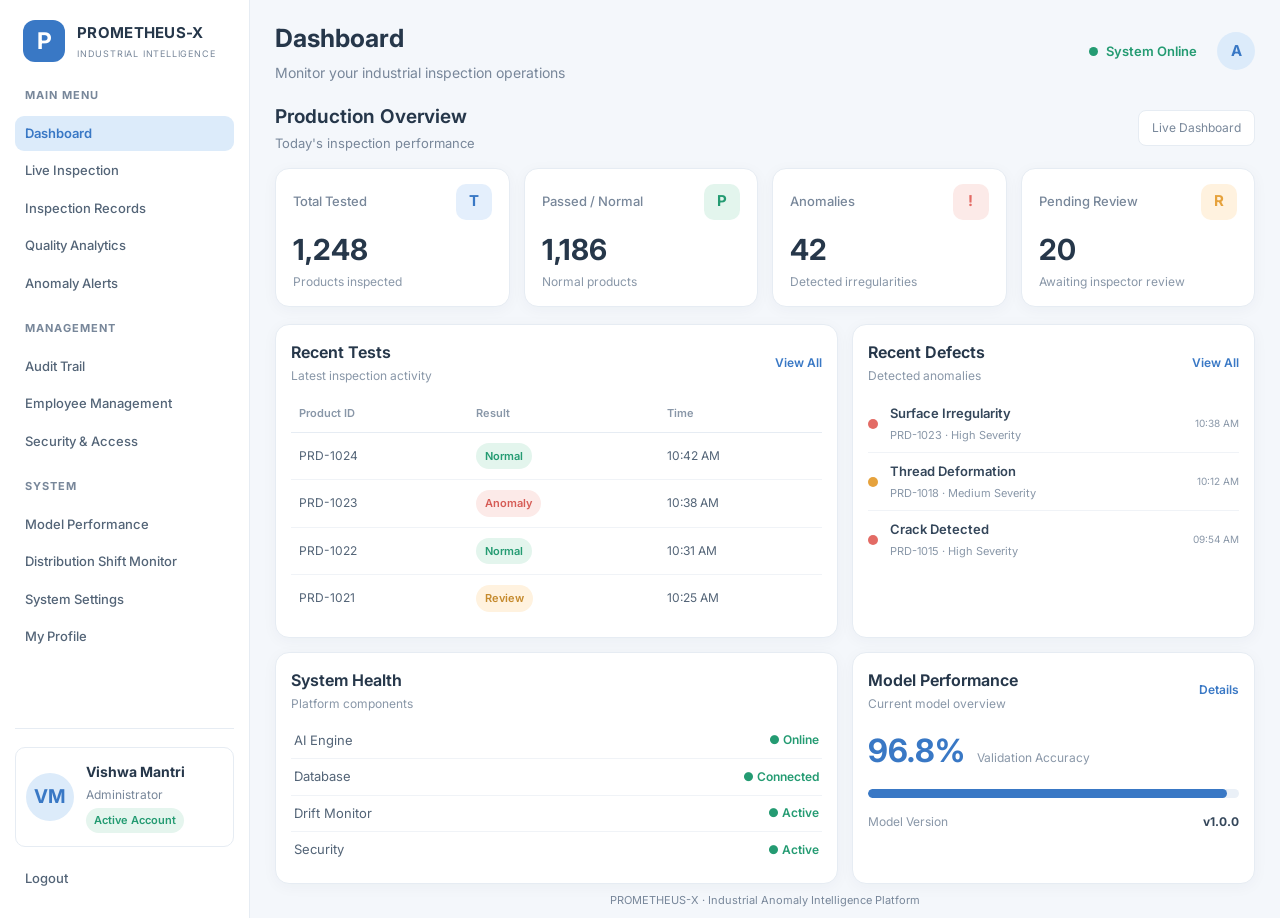
==== index.html @ 88419540 "Add PROMETHEUS-X project files" ====
<!DOCTYPE html>
<html lang="en">
<head>
    <meta charset="UTF-8">
    <meta name="viewport" content="width=device-width, initial-scale=1.0">
    <title>PROMETHEUS-X | Industrial Intelligence</title>

    <!-- Google Font -->
    <link rel="preconnect" href="https://fonts.googleapis.com">
    <link rel="preconnect" href="https://fonts.gstatic.com" crossorigin>
    <link href="https://fonts.googleapis.com/css2?family=Inter:wght@400;500;600;700&display=swap" rel="stylesheet">

    <!-- CSS Files -->
    <link rel="stylesheet" href="css/style.css">
    <link rel="stylesheet" href="css/dashboard.css">
    <link rel="stylesheet" href="css/responsive.css">
</head>

<body>

    <div class="app-container">

        <!-- SIDEBAR -->
        <aside class="sidebar">

            <div class="brand">
                <div class="brand-icon">P</div>
                <div>
                    <h2>PROMETHEUS-X</h2>
                    <p>INDUSTRIAL INTELLIGENCE</p>
                </div>
            </div>

            <div class="menu-group">
                <p class="menu-heading">MAIN MENU</p>

                <a href="index.html" class="nav-link active">Dashboard</a>
                <a href="pages/live-inspection.html" class="nav-link">Live Inspection</a>
                <a href="pages/inspection-records.html" class="nav-link">Inspection Records</a>
                <a href="pages/quality-analytics.html" class="nav-link">Quality Analytics</a>
                <a href="pages/anomaly-alerts.html" class="nav-link">Anomaly Alerts</a>
            </div>

            <div class="menu-group">
                <p class="menu-heading">MANAGEMENT</p>

                <a href="pages/audit-trail.html" class="nav-link">Audit Trail</a>
                <a href="pages/employee-management.html" class="nav-link">Employee Management</a>
                <a href="pages/security-access.html" class="nav-link">Security & Access</a>
            </div>

            <div class="menu-group">
                <p class="menu-heading">SYSTEM</p>

                <a href="pages/model-performance.html" class="nav-link">Model Performance</a>
                <a href="pages/distribution-shift.html" class="nav-link">Distribution Shift Monitor</a>
                <a href="pages/system-settings.html" class="nav-link">System Settings</a>
                <a href="pages/my-profile.html" class="nav-link">My Profile</a>
            </div>

            <div class="sidebar-bottom">

    <a href="my-profile.html" class="sidebar-profile-card">
        <div class="sidebar-profile-avatar">VM</div>

        <div class="sidebar-profile-info">
            <h4>Vishwa Mantri</h4>
            <p>Administrator</p>
            <span>Active Account</span>
        </div>
    </a>

    <a href="login.html" class="nav-link">Logout</a>

</div>
        </aside>


        <!-- MAIN CONTENT -->
        <main class="main-content">

            <!-- TOP BAR -->
            <header class="topbar">
                <div>
                    <h1>Dashboard</h1>
                    <p>Monitor your industrial inspection operations</p>
                </div>

                <div class="topbar-right">
                    <span class="system-status">
                        <span class="status-dot"></span>
                        System Online
                    </span>
                    <div class="profile-circle">A</div>
                </div>
            </header>


            <!-- DASHBOARD CONTENT -->
            <section class="dashboard-content">

                <div class="section-heading">
                    <div>
                        <h2>Production Overview</h2>
                        <p>Today's inspection performance</p>
                    </div>
                    <span class="date-label">Live Dashboard</span>
                </div>


                <!-- KPI CARDS -->
                <div class="kpi-grid">

                    <div class="kpi-card">
                        <div class="kpi-top">
                            <span>Total Tested</span>
                            <span class="kpi-icon blue-icon">T</span>
                        </div>
                        <h3 id="totalTested">1,248</h3>
                        <p>Products inspected</p>
                    </div>

                    <div class="kpi-card">
                        <div class="kpi-top">
                            <span>Passed / Normal</span>
                            <span class="kpi-icon green-icon">P</span>
                        </div>
                        <h3 id="totalPassed">1,186</h3>
                        <p>Normal products</p>
                    </div>

                    <div class="kpi-card">
                        <div class="kpi-top">
                            <span>Anomalies</span>
                            <span class="kpi-icon red-icon">!</span>
                        </div>
                        <h3 id="totalAnomalies">42</h3>
                        <p>Detected irregularities</p>
                    </div>

                    <div class="kpi-card">
                        <div class="kpi-top">
                            <span>Pending Review</span>
                            <span class="kpi-icon orange-icon">R</span>
                        </div>
                        <h3 id="pendingReview">20</h3>
                        <p>Awaiting inspector review</p>
                    </div>

                </div>


                <!-- LOWER DASHBOARD -->
                <div class="dashboard-grid">

                    <!-- RECENT TESTS -->
                    <section class="panel recent-tests">
                        <div class="panel-heading">
                            <div>
                                <h3>Recent Tests</h3>
                                <p>Latest inspection activity</p>
                            </div>
                            <a href="pages/inspection-records.html">View All</a>
                        </div>

                        <table>
                            <thead>
                                <tr>
                                    <th>Product ID</th>
                                    <th>Result</th>
                                    <th>Time</th>
                                </tr>
                            </thead>
                            <tbody>
                                <tr>
                                    <td>PRD-1024</td>
                                    <td><span class="status-badge normal">Normal</span></td>
                                    <td>10:42 AM</td>
                                </tr>
                                <tr>
                                    <td>PRD-1023</td>
                                    <td><span class="status-badge anomaly">Anomaly</span></td>
                                    <td>10:38 AM</td>
                                </tr>
                                <tr>
                                    <td>PRD-1022</td>
                                    <td><span class="status-badge normal">Normal</span></td>
                                    <td>10:31 AM</td>
                                </tr>
                                <tr>
                                    <td>PRD-1021</td>
                                    <td><span class="status-badge review">Review</span></td>
                                    <td>10:25 AM</td>
                                </tr>
                            </tbody>
                        </table>
                    </section>


                    <!-- RECENT DEFECTS -->
                    <section class="panel recent-defects">
                        <div class="panel-heading">
                            <div>
                                <h3>Recent Defects</h3>
                                <p>Detected anomalies</p>
                            </div>
                            <a href="pages/anomaly-alerts.html">View All</a>
                        </div>

                        <div class="defect-item">
                            <div class="defect-indicator red-bg"></div>
                            <div class="defect-info">
                                <h4>Surface Irregularity</h4>
                                <p>PRD-1023 · High Severity</p>
                            </div>
                            <span class="defect-time">10:38 AM</span>
                        </div>

                        <div class="defect-item">
                            <div class="defect-indicator orange-bg"></div>
                            <div class="defect-info">
                                <h4>Thread Deformation</h4>
                                <p>PRD-1018 · Medium Severity</p>
                            </div>
                            <span class="defect-time">10:12 AM</span>
                        </div>

                        <div class="defect-item">
                            <div class="defect-indicator red-bg"></div>
                            <div class="defect-info">
                                <h4>Crack Detected</h4>
                                <p>PRD-1015 · High Severity</p>
                            </div>
                            <span class="defect-time">09:54 AM</span>
                        </div>
                    </section>


                    <!-- SYSTEM HEALTH -->
                    <section class="panel system-health">
                        <div class="panel-heading">
                            <div>
                                <h3>System Health</h3>
                                <p>Platform components</p>
                            </div>
                        </div>

                        <div class="health-item">
                            <span>AI Engine</span>
                            <span class="health-status">● Online</span>
                        </div>

                        <div class="health-item">
                            <span>Database</span>
                            <span class="health-status">● Connected</span>
                        </div>

                        <div class="health-item">
                            <span>Drift Monitor</span>
                            <span class="health-status">● Active</span>
                        </div>

                        <div class="health-item">
                            <span>Security</span>
                            <span class="health-status">● Active</span>
                        </div>
                    </section>


                    <!-- MODEL PERFORMANCE -->
                    <section class="panel model-performance">
                        <div class="panel-heading">
                            <div>
                                <h3>Model Performance</h3>
                                <p>Current model overview</p>
                            </div>
                            <a href="pages/model-performance.html">Details</a>
                        </div>

                        <div class="performance-value">
                            <h2>96.8%</h2>
                            <span>Validation Accuracy</span>
                        </div>

                        <div class="performance-bar">
                            <div></div>
                        </div>

                        <div class="performance-footer">
                            <span>Model Version</span>
                            <strong>v1.0.0</strong>
                        </div>
                    </section>

                </div>

            </section>

            <footer class="dashboard-footer">
                PROMETHEUS-X · Industrial Anomaly Intelligence Platform
            </footer>

        </main>

    </div>

    <!-- JavaScript -->
    <script src="js/app.js"></script>
    <script src="js/navigation.js"></script>
    <script src="js/dashboard.js"></script>

</body>
</html>
---- css/style.css ----
/* =====================================
   PROMETHEUS-X - GLOBAL STYLES
===================================== */

/* 1. Colour and design settings */
:root {
    --primary: #3978C5;
    --primary-light: #DCEBFA;
    --background: #F4F7FB;
    --white: #FFFFFF;
    --text-dark: #26374A;
    --text-muted: #78879A;
    --border: #E6ECF3;

    --success: #249B72;
    --danger: #E36B65;
    --warning: #E6A23C;

    --card-radius: 14px;
    --soft-shadow: 0 3px 15px rgba(38, 55, 74, 0.05);
}

/* 2. Reset default browser spacing */
* {
    margin: 0;
    padding: 0;
    box-sizing: border-box;
}

/* 3. Main page settings */
body {
    font-family: 'Inter', sans-serif;
    background: var(--background);
    color: var(--text-dark);
    font-size: 14px;
    line-height: 1.5;
}

/* 4. Main application layout */
.app-container {
    display: flex;
    min-height: 100vh;
    width: 100%;
}

/* 5. Sidebar */
.sidebar {
    width: 250px;
    min-width: 250px;
    background: var(--white);
    border-right: 1px solid var(--border);
    padding: 25px 17px;
    display: flex;
    flex-direction: column;
}

/* 6. Brand section */
.brand {
    display: flex;
    align-items: center;
    gap: 12px;
    padding: 0 8px;
    margin-bottom: 38px;
}

.brand-icon {
    width: 42px;
    height: 42px;
    background: var(--primary);
    color: var(--white);
    border-radius: 12px;
    display: flex;
    align-items: center;
    justify-content: center;
    font-size: 23px;
    font-weight: 700;
}

.brand h2 {
    font-size: 15px;
    font-weight: 700;
    letter-spacing: 0.3px;
}

.brand p {
    font-size: 9px;
    color: var(--text-muted);
    letter-spacing: 0.8px;
    margin-top: 3px;
}

/* 7. Sidebar menu groups */
.menu-group {
    margin-bottom: 27px;
}

.menu-heading {
    color: var(--text-muted);
    font-size: 11px;
    font-weight: 700;
    letter-spacing: 1px;
    padding: 0 10px;
    margin-bottom: 12px;
}

/* 8. Navigation links */
.nav-link {
    display: block;
    text-decoration: none;
    color: #536477;
    padding: 10px 12px;
    border-radius: 9px;
    font-size: 13px;
    font-weight: 500;
    margin-bottom: 4px;
    transition: 0.2s ease;
}

.nav-link:hover {
    background: #F0F5FB;
    color: var(--primary);
}

.nav-link.active {
    background: var(--primary-light);
    color: var(--primary);
    font-weight: 600;
}

/* 9. Sidebar bottom */
.sidebar-bottom {
    margin-top: auto;
    border-top: 1px solid var(--border);
    padding-top: 18px;
}

.sidebar-bottom p {
    font-size: 11px;
    color: var(--text-muted);
    margin: 0 10px 12px;
}

/* 10. Main content area */
.main-content {
    flex: 1;
    min-width: 0;
    padding: 27px 30px 15px;
}

/* 11. Top navigation bar */
.topbar {
    display: flex;
    justify-content: space-between;
    align-items: center;
    margin-bottom: 30px;
}

.topbar h1 {
    font-size: 25px;
    font-weight: 700;
}

.topbar p {
    color: var(--text-muted);
    font-size: 14px;
    margin-top: 4px;
}

.topbar-right {
    display: flex;
    align-items: center;
    gap: 20px;
}

.system-status {
    display: flex;
    align-items: center;
    gap: 8px;
    color: var(--success);
    font-size: 13px;
    font-weight: 600;
}

.status-dot {
    width: 9px;
    height: 9px;
    background: var(--success);
    border-radius: 50%;
}

.profile-circle {
    width: 38px;
    height: 38px;
    background: var(--primary-light);
    color: var(--primary);
    border-radius: 50%;
    display: flex;
    align-items: center;
    justify-content: center;
    font-weight: 700;
    font-size: 15px;
}

/* 12. Section heading */
.section-heading {
    display: flex;
    align-items: center;
    justify-content: space-between;
    margin-bottom: 19px;
}

.section-heading h2 {
    font-size: 19px;
    font-weight: 650;
}

.section-heading p {
    color: var(--text-muted);
    font-size: 13px;
    margin-top: 3px;
}

.date-label {
    background: var(--white);
    border: 1px solid var(--border);
    padding: 8px 13px;
    border-radius: 8px;
    color: var(--text-muted);
    font-size: 12px;
}

/* 13. Dashboard footer */
.dashboard-footer {
    text-align: center;
    color: var(--text-muted);
    font-size: 11px;
    padding: 12px 0 0;
}

/* =====================================
   SIDEBAR PROFILE CARD
===================================== */

.sidebar-profile-card {
    display: flex;
    align-items: center;
    gap: 12px;
    padding: 13px 10px;
    margin-bottom: 14px;
    text-decoration: none;
    border: 1px solid var(--border);
    border-radius: 10px;
    background: var(--white);
    transition: background 0.2s ease;
    min-width: 0;
}

.sidebar-profile-card:hover {
    background: var(--primary-light);
}

.sidebar-profile-avatar {
    width: 48px;
    height: 48px;
    min-width: 48px;
    border-radius: 50%;
    background: var(--primary-light);
    color: var(--primary);
    display: flex;
    align-items: center;
    justify-content: center;
    font-size: 19px;
    font-weight: 700;
}

.sidebar-profile-info {
    min-width: 0;
    display: flex;
    flex-direction: column;
    gap: 4px;
}

.sidebar-profile-info h4 {
    color: var(--text-dark);
    font-size: 14px;
    font-weight: 700;
    white-space: nowrap;
    overflow: hidden;
    text-overflow: ellipsis;
}

.sidebar-profile-info p {
    color: var(--text-muted);
    font-size: 12px;
    margin: 0;
}

.sidebar-profile-info span {
    width: fit-content;
    padding: 4px 8px;
    border-radius: 20px;
    background: #E5F5EE;
    color: var(--success);
    font-size: 11px;
    font-weight: 600;
}
---- css/dashboard.css ----
/* =====================================
   PROMETHEUS-X - DASHBOARD STYLES
===================================== */

/* 1. Dashboard content */
.dashboard-content {
    width: 100%;
}

/* 2. KPI cards layout */
.kpi-grid {
    display: grid;
    grid-template-columns: repeat(4, minmax(0, 1fr));
    gap: 18px;
    margin-bottom: 24px;
}

/* 3. Individual KPI card */
.kpi-card {
    background: #FFFFFF;
    border: 1px solid #E6ECF3;
    border-radius: 14px;
    padding: 20px;
    box-shadow: 0 3px 15px rgba(38, 55, 74, 0.04);
    transition: transform 0.2s ease, box-shadow 0.2s ease;
}

.kpi-card:hover {
    transform: translateY(-3px);
    box-shadow: 0 7px 20px rgba(38, 55, 74, 0.08);
}

.kpi-top {
    display: flex;
    align-items: center;
    justify-content: space-between;
    color: #78879A;
    font-size: 13px;
    font-weight: 500;
}

.kpi-card h3 {
    font-size: 29px;
    font-weight: 700;
    color: #26374A;
    margin: 13px 0 4px;
}

.kpi-card p {
    font-size: 12px;
    color: #8997A8;
}

/* 4. KPI icon circles */
.kpi-icon {
    width: 36px;
    height: 36px;
    border-radius: 10px;
    display: flex;
    align-items: center;
    justify-content: center;
    font-size: 15px;
    font-weight: 700;
}

.blue-icon {
    background: #E4EFFC;
    color: #3978C5;
}

.green-icon {
    background: #E3F5ED;
    color: #249B72;
}

.red-icon {
    background: #FCEAE8;
    color: #E36B65;
}

.orange-icon {
    background: #FFF2DF;
    color: #E6A23C;
}

/* 5. Lower dashboard layout */
.dashboard-grid {
    display: grid;
    grid-template-columns: 1.4fr 1fr;
    grid-template-areas:
        "tests defects"
        "health performance";
    gap: 18px;
}

/* 6. Common panel design */
.panel {
    background: #FFFFFF;
    border: 1px solid #E6ECF3;
    border-radius: 14px;
    padding: 19px;
    box-shadow: 0 3px 15px rgba(38, 55, 74, 0.04);
    min-width: 0;
}

.recent-tests {
    grid-area: tests;
}

.recent-defects {
    grid-area: defects;
}

.system-health {
    grid-area: health;
}

.model-performance {
    grid-area: performance;
}

/* 7. Panel headings */
.panel-heading {
    display: flex;
    align-items: center;
    justify-content: space-between;
    margin-bottom: 18px;
}

.panel-heading h3 {
    font-size: 16px;
    font-weight: 650;
    color: #26374A;
}

.panel-heading p {
    font-size: 12px;
    color: #8997A8;
    margin-top: 3px;
}

.panel-heading a {
    color: #3978C5;
    font-size: 12px;
    font-weight: 600;
    text-decoration: none;
}

.panel-heading a:hover {
    text-decoration: underline;
}

/* 8. Recent tests table */
table {
    width: 100%;
    border-collapse: collapse;
    text-align: left;
}

th {
    font-size: 11px;
    font-weight: 600;
    color: #8997A8;
    padding: 10px 8px;
    border-bottom: 1px solid #E6ECF3;
}

td {
    font-size: 12px;
    color: #536477;
    padding: 13px 8px;
    border-bottom: 1px solid #F0F3F7;
}

tbody tr:last-child td {
    border-bottom: none;
}

tbody tr:hover {
    background: #F8FAFD;
}

/* 9. Inspection result badges */
.status-badge {
    display: inline-block;
    padding: 5px 9px;
    border-radius: 20px;
    font-size: 11px;
    font-weight: 600;
}

.normal {
    background: #E3F5ED;
    color: #249B72;
}

.anomaly {
    background: #FCEAE8;
    color: #D65C56;
}

.review {
    background: #FFF2DF;
    color: #C58A2D;
}

/* 10. Recent defects */
.defect-item {
    display: flex;
    align-items: center;
    gap: 12px;
    padding: 12px 0;
    border-bottom: 1px solid #F0F3F7;
}

.defect-item:last-child {
    border-bottom: none;
}

.defect-indicator {
    width: 10px;
    height: 10px;
    border-radius: 50%;
    flex-shrink: 0;
}

.red-bg {
    background: #E36B65;
}

.orange-bg {
    background: #E6A23C;
}

.defect-info {
    flex: 1;
    min-width: 0;
}

.defect-info h4 {
    font-size: 13px;
    font-weight: 600;
    color: #34465A;
}

.defect-info p {
    font-size: 11px;
    color: #8997A8;
    margin-top: 3px;
}

.defect-time {
    font-size: 10px;
    color: #8997A8;
    white-space: nowrap;
}

/* 11. System health */
.health-item {
    display: flex;
    justify-content: space-between;
    align-items: center;
    padding: 12px 3px;
    border-bottom: 1px solid #F0F3F7;
    color: #536477;
    font-size: 13px;
}

.health-item:last-child {
    border-bottom: none;
}

.health-status {
    color: #249B72;
    font-size: 12px;
    font-weight: 600;
}

/* 12. Model performance */
.performance-value {
    display: flex;
    align-items: baseline;
    gap: 12px;
    margin: 14px 0;
}

.performance-value h2 {
    color: #3978C5;
    font-size: 32px;
    font-weight: 700;
}

.performance-value span {
    color: #8997A8;
    font-size: 12px;
}

.performance-bar {
    width: 100%;
    height: 9px;
    background: #EAF0F7;
    border-radius: 20px;
    overflow: hidden;
}

.performance-bar div {
    width: 96.8%;
    height: 100%;
    background: #3978C5;
    border-radius: 20px;
}

.performance-footer {
    display: flex;
    justify-content: space-between;
    margin-top: 15px;
    font-size: 12px;
}

.performance-footer span {
    color: #8997A8;
}

.performance-footer strong {
    color: #34465A;
}
---- css/responsive.css ----
/* =====================================
   PROMETHEUS-X - SCREEN RESPONSIVENESS
===================================== */

/* Desktop screen: fit dashboard in one view */
@media (min-width: 1200px) {

    .sidebar {
        padding: 20px 15px;
    }

    .brand {
        margin-bottom: 25px;
    }

    .menu-group {
        margin-bottom: 17px;
    }

    .nav-link {
        padding: 8px 10px;
        margin-bottom: 2px;
    }

    .main-content {
        padding: 20px 25px 10px;
    }

    .topbar {
        margin-bottom: 20px;
    }

    .section-heading {
        margin-bottom: 14px;
    }

    .kpi-grid {
        gap: 14px;
        margin-bottom: 17px;
    }

    .kpi-card {
        padding: 15px 17px;
    }

    .kpi-card h3 {
        margin: 8px 0 2px;
    }

    .dashboard-grid {
        gap: 14px;
    }

    .panel {
        padding: 15px;
    }

    .panel-heading {
        margin-bottom: 10px;
    }

    td {
        padding: 10px 8px;
    }

    .defect-item {
        padding: 9px 0;
    }

    .health-item {
        padding: 8px 3px;
    }

    .dashboard-footer {
        padding-top: 8px;
    }
}

/* Medium screens */
@media (max-width: 1100px) {

    .sidebar {
        width: 220px;
        min-width: 220px;
    }

    .main-content {
        padding: 20px;
    }

    .kpi-grid {
        grid-template-columns: repeat(2, minmax(0, 1fr));
    }

    .dashboard-grid {
        grid-template-columns: 1fr;
        grid-template-areas:
            "tests"
            "defects"
            "health"
            "performance";
    }
}

/* Mobile screens */
@media (max-width: 700px) {

    .app-container {
        flex-direction: column;
    }

    .sidebar {
        width: 100%;
        min-width: 0;
        padding: 15px;
    }

    .brand {
        margin-bottom: 15px;
    }

    .menu-group {
        margin-bottom: 12px;
    }

    .main-content {
        padding: 18px 14px;
    }

    .topbar {
        align-items: flex-start;
        gap: 12px;
    }

    .topbar h1 {
        font-size: 22px;
    }

    .topbar-right {
        gap: 10px;
    }

    .system-status {
        font-size: 11px;
    }

    .kpi-grid {
        grid-template-columns: 1fr;
    }

    .dashboard-grid {
        grid-template-columns: 1fr;
    }

    .section-heading {
        align-items: flex-start;
        gap: 10px;
    }
}
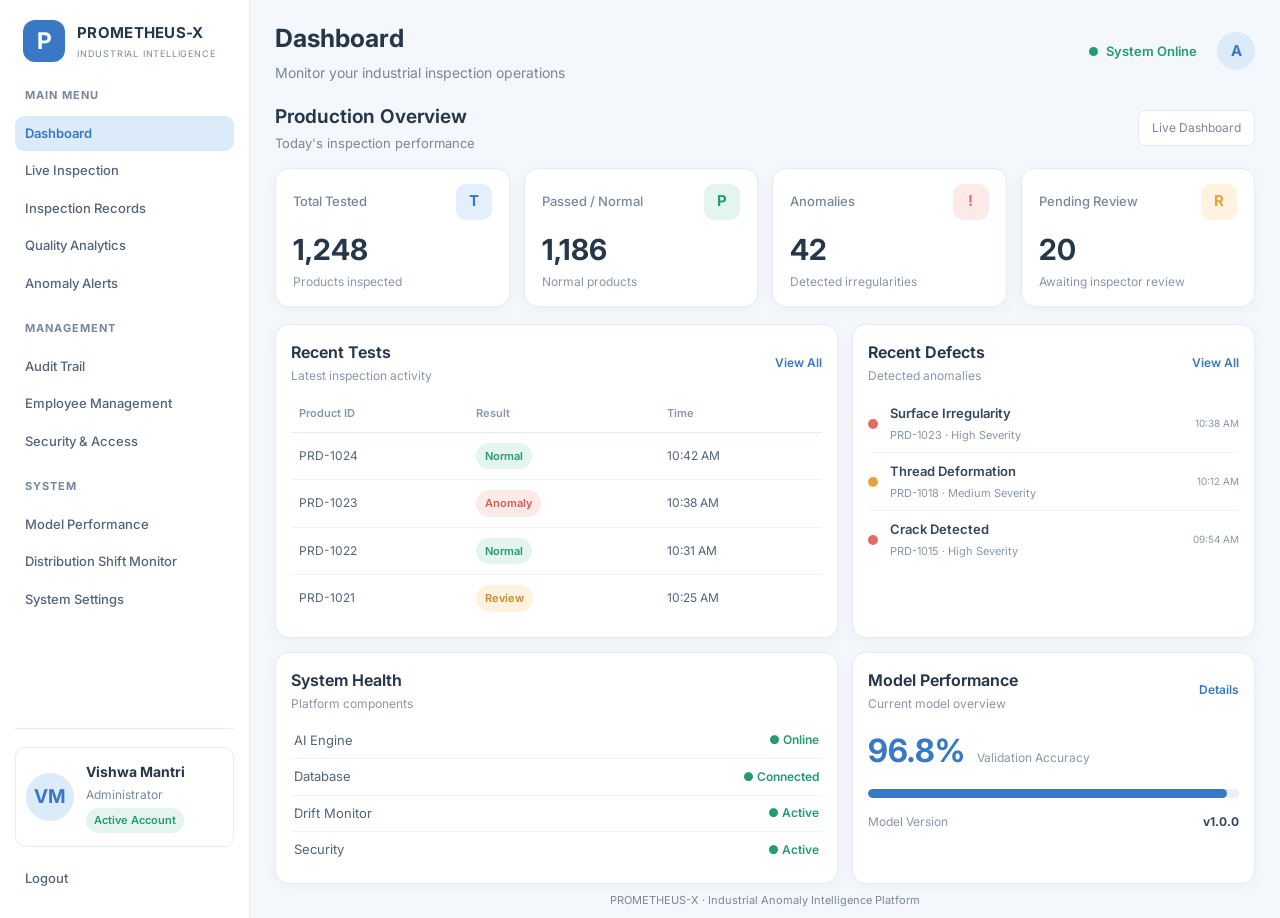
==== commit 7d6f1011: "Add live blueprint sign-in experience" ====
--- a/index.html
+++ b/index.html
@@ -56,7 +56,7 @@
                 <a href="pages/model-performance.html" class="nav-link">Model Performance</a>
                 <a href="pages/distribution-shift.html" class="nav-link">Distribution Shift Monitor</a>
                 <a href="pages/system-settings.html" class="nav-link">System Settings</a>
-                <a href="pages/my-profile.html" class="nav-link">My Profile</a>
+                
             </div>
 
             <div class="sidebar-bottom">
